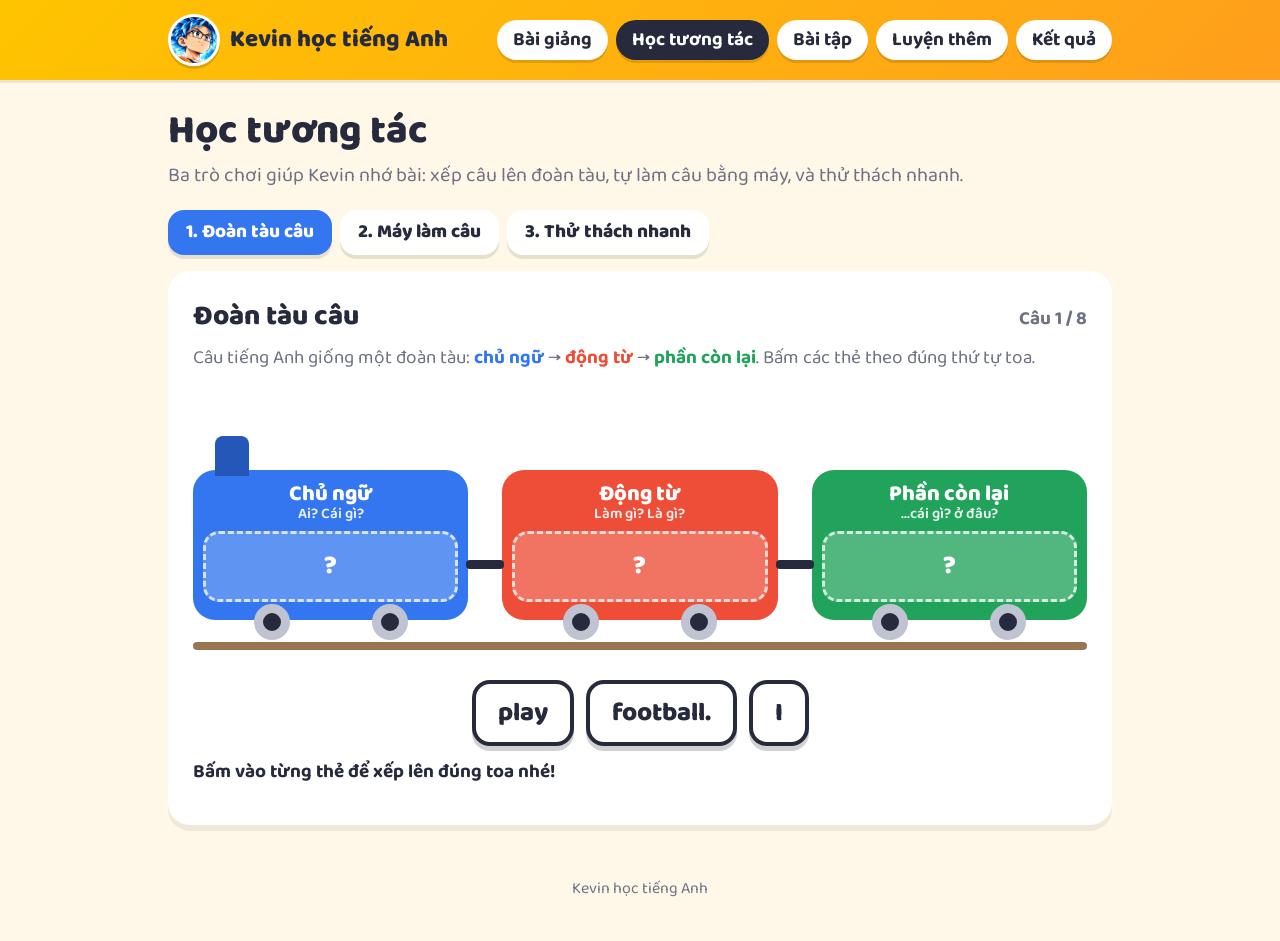
==== bai-hoc.html @ c1070543 "Thêm trang Học tương tác: Đoàn tàu câu, Máy làm câu, Thử thách nhanh Co-Authored-By: Claude Opus 5.5" ====
<!DOCTYPE html>
<html lang="vi">
<head>
<meta charset="utf-8">
<meta name="viewport" content="width=device-width, initial-scale=1">
<title>Học tương tác – Kevin học tiếng Anh</title>
<link rel="preconnect" href="https://fonts.googleapis.com">
<link rel="preconnect" href="https://fonts.gstatic.com" crossorigin>
<link href="https://fonts.googleapis.com/css2?family=Baloo+2:wght@500;600;700;800&display=swap" rel="stylesheet">
<link rel="stylesheet" href="assets/style.css">
<link rel="icon" href="assets/favicon.png" type="image/png">
<link rel="apple-touch-icon" href="assets/apple-touch-icon.png">
</head>
<body>
<header class="top"><div class="wrap">
  <a class="logo" href="./"><img src="assets/logo.jpg" alt="Kevin" width="52" height="52" class="avatar"> Kevin học tiếng Anh</a>
  <nav><a href="./">Bài giảng</a><a class="on" href="bai-hoc.html">Học tương tác</a><a href="bai-tap.html">Bài tập</a><a href="luyen-tap.html">Luyện thêm</a><a href="ket-qua.html">Kết quả</a></nav>
</div></header>

<main class="wrap">
  <h1>Học tương tác</h1>
  <p class="lead">Ba trò chơi giúp Kevin nhớ bài: xếp câu lên đoàn tàu, tự làm câu bằng máy, và thử thách nhanh.</p>
  <div class="tabs">
    <button type="button">1. Đoàn tàu câu</button>
    <button type="button">2. Máy làm câu</button>
    <button type="button">3. Thử thách nhanh</button>
  </div>

  <section class="card pane" id="doan-tau">
    <div class="pane-head"><h2>Đoàn tàu câu</h2><span class="count" id="train-count"></span></div>
    <p class="ex-sub">Câu tiếng Anh giống một đoàn tàu: <b style="color:var(--subj)">chủ ngữ</b> → <b style="color:var(--verb)">động từ</b> → <b style="color:var(--rest)">phần còn lại</b>. Bấm các thẻ theo đúng thứ tự toa.</p>
    <div class="train-wrap">
      <div class="pred-bracket" id="pred-bracket"><span>VỊ NGỮ</span></div>
      <div class="train" id="train">
        <div class="wagon w1"><div class="chimney"></div><div class="wl">Chủ ngữ<small>Ai? Cái gì?</small></div><div class="slot">?</div><i></i><i></i></div>
        <div class="wagon w2"><div class="wl">Động từ<small>Làm gì? Là gì?</small></div><div class="slot">?</div><i></i><i></i></div>
        <div class="wagon w3"><div class="wl">Phần còn lại<small>...cái gì? ở đâu?</small></div><div class="slot">?</div><i></i><i></i></div>
      </div>
      <div class="rail"></div>
    </div>
    <div class="cards" id="train-cards"></div>
    <p class="msg" id="train-msg"></p>
    <button class="btn green" type="button" id="train-next" hidden>Câu tiếp theo →</button>
  </section>

  <section class="card pane" id="may-lam-cau" hidden>
    <h2>Máy làm câu</h2>
    <p class="ex-sub">Chọn chủ ngữ, việc làm và dạng câu. Máy sẽ làm câu đúng và giải thích vì sao.</p>
    <div class="mgroup"><b>1. Ai?</b><div class="mrow" id="m-subj"></div></div>
    <div class="mgroup"><b>2. Làm gì / thế nào?</b><div class="mrow" id="m-pred"></div></div>
    <div class="mgroup"><b>3. Dạng câu</b><div class="mrow" id="m-form"></div></div>
    <div class="mscreen">
      <div class="mout" id="m-out"></div>
      <div class="mans" id="m-ans" hidden></div>
      <div class="mvi" id="m-vi"></div>
      <div class="mwhy"><span>Vì sao?</span> <span id="m-why"></span></div>
      <div class="mbtns">
        <button class="btn" type="button" id="m-say">Nghe câu</button>
        <button class="btn orange" type="button" id="m-random">Câu ngẫu nhiên</button>
      </div>
    </div>
    <p class="ex-sub legend"><span class="tk tk-subj">chủ ngữ</span> <span class="tk tk-aux">trợ động từ / to be</span> <span class="tk tk-not">phủ định</span> <span class="tk tk-verb">động từ</span><span class="tk tk-end">s/es</span> <span class="tk tk-rest">phần còn lại</span></p>
  </section>

  <section class="card pane" id="thu-thach" hidden>
    <h2>Thử thách nhanh</h2>
    <div id="g-start-wrap">
      <div id="g-start">
        <p class="ex-sub">10 câu, mỗi câu 10 giây. Chọn từ đúng để điền vào chỗ trống: am / is / are, do / does, don't / doesn't, có thêm s hay không. Trả lời càng nhanh càng nhiều điểm!</p>
        <p class="ex-sub">Kỷ lục của Kevin: <b id="g-best">0</b> điểm</p>
        <button class="btn green big" type="button" id="g-go">Bắt đầu!</button>
      </div>
    </div>
    <div id="game" hidden>
      <div class="ginfo" id="g-info"></div>
      <div class="gtime"><i id="g-bar"></i></div>
      <div class="gq" id="g-q"></div>
      <div class="gopts" id="g-opts"></div>
      <p class="msg" id="g-feedback"></p>
    </div>
    <div id="g-end" hidden>
      <div class="gstars" id="g-stars"></div>
      <p class="gresult" id="g-result"></p>
      <button class="btn green big" type="button" id="g-again">Chơi lại</button>
      <a class="btn orange big" href="ket-qua.html">Xem kết quả</a>
    </div>
  </section>
</main>
<footer>Kevin học tiếng Anh</footer>
<canvas class="stars" id="fx"></canvas>
<script src="assets/config.js"></script>
<script src="assets/common.js"></script>
<script src="assets/lesson.js"></script>
</body>
</html>
---- assets/style.css ----
:root{
  --bg:#FFF8E8; --ink:#262A3C; --grey:#6E7282; --card:#fff;
  --subj:#3476F0; --verb:#EE4E38; --rest:#22A35C; --pred:#8B52D6; --be:#E83E8C; --do:#F58C00; --no:#D62424;
  --line:#EFE4CC; --radius:22px;
}
*{box-sizing:border-box}
[hidden]{display:none!important}
html{scroll-behavior:smooth}
body{margin:0;background:var(--bg);color:var(--ink);font-family:"Baloo 2","Fira Sans",system-ui,sans-serif;font-size:19px;line-height:1.5}
a{color:var(--subj)}
.wrap{max-width:980px;margin:0 auto;padding:0 18px}
header.top{background:linear-gradient(135deg,#FFC400 0%,#FF9F1C 100%);padding:14px 0;box-shadow:0 3px 0 rgba(0,0,0,.08)}
header.top .wrap{display:flex;align-items:center;gap:14px;flex-wrap:wrap}
.logo{display:flex;align-items:center;gap:10px;font-weight:800;font-size:24px;color:var(--ink);text-decoration:none}
.logo .avatar{width:52px;height:52px;border-radius:50%;object-fit:cover;border:3px solid #fff;box-shadow:0 3px 0 rgba(0,0,0,.15)}
nav{margin-left:auto;display:flex;gap:8px;flex-wrap:wrap}
nav a{background:#fff;color:var(--ink);text-decoration:none;font-weight:700;padding:6px 16px;border-radius:999px;box-shadow:0 3px 0 rgba(0,0,0,.12)}
nav a.on{background:var(--ink);color:#fff}
h1{font-size:40px;line-height:1.15;margin:28px 0 6px;font-weight:800}
h2{font-size:28px;margin:0 0 6px;font-weight:800}
.lead{color:var(--grey);margin:0 0 20px;font-size:20px}
.card{background:var(--card);border-radius:var(--radius);padding:22px;box-shadow:0 6px 0 rgba(0,0,0,.06);margin:0 0 22px;border:3px solid transparent}
.video{width:100%;border-radius:18px;display:block;background:#000;aspect-ratio:16/9}
.grid{display:grid;grid-template-columns:repeat(auto-fit,minmax(260px,1fr));gap:16px}
.tip{border-radius:18px;padding:16px 18px;color:#fff;font-weight:600}
.tip b{font-size:22px;display:block}
.btn{display:inline-flex;align-items:center;gap:8px;border:0;cursor:pointer;font:inherit;font-weight:800;font-size:20px;padding:10px 22px;border-radius:999px;color:#fff;background:var(--subj);box-shadow:0 4px 0 rgba(0,0,0,.18);text-decoration:none}
.btn:active{transform:translateY(2px);box-shadow:0 2px 0 rgba(0,0,0,.18)}
.btn.green{background:var(--rest)} .btn.orange{background:var(--do)} .btn.grey{background:#8A8FA3}
.big-cta{display:flex;gap:14px;flex-wrap:wrap;margin:6px 0 26px}
footer{color:var(--grey);text-align:center;padding:30px 0 40px;font-size:16px}

/* interactive lesson */
.tabs{display:flex;gap:8px;flex-wrap:wrap;margin:0 0 16px}
.tabs button{font:inherit;font-weight:800;font-size:19px;border:0;border-radius:16px;padding:8px 18px;background:#fff;color:var(--ink);cursor:pointer;box-shadow:0 4px 0 rgba(0,0,0,.1)}
.tabs button.on{background:var(--subj);color:#fff}
.pane-head{display:flex;align-items:center;justify-content:space-between;gap:10px}
.count{color:var(--grey);font-weight:700}
.msg{font-weight:700;min-height:30px;margin:12px 0}
.msg.good{color:var(--rest)} .msg.bad{color:var(--no)}
.train-wrap{position:relative;padding:84px 0 10px;overflow-x:auto}
.train{display:grid;grid-template-columns:repeat(3,minmax(150px,1fr));gap:34px;min-width:540px}
.wagon{position:relative;border-radius:22px;color:#fff;padding:12px 10px 18px;text-align:center;min-height:150px;display:flex;flex-direction:column;gap:8px}
.wagon.w1{background:var(--subj)} .wagon.w2{background:var(--verb)} .wagon.w3{background:var(--rest)}
.wagon:not(.w1)::before{content:"";position:absolute;left:-36px;top:60%;width:38px;height:9px;background:var(--ink);border-radius:4px}
.wagon .chimney{position:absolute;top:-34px;left:22px;width:34px;height:40px;background:#2457B8;border-radius:8px 8px 0 0}
.wl{font-weight:800;font-size:22px;line-height:1.1}
.wl small{display:block;font-size:15px;font-weight:600;opacity:.9}
.slot{flex:1;display:grid;place-items:center;background:rgba(255,255,255,.22);border:3px dashed rgba(255,255,255,.75);border-radius:16px;font-weight:800;font-size:26px;padding:6px}
.slot.full{background:#fff;color:var(--ink);border-style:solid;animation:pop .35s}
.wagon i{position:absolute;bottom:-20px;width:36px;height:36px;border-radius:50%;background:var(--ink);border:9px solid #BFC3D2}
.wagon i:nth-of-type(1){left:22%} .wagon i:nth-of-type(2){right:22%}
.rail{height:8px;background:#9A7650;border-radius:4px;margin-top:22px;min-width:540px}
.pred-bracket{position:absolute;top:36px;left:calc(33.3% + 12px);right:0;height:30px;border:6px solid var(--pred);border-bottom:0;border-radius:10px 10px 0 0;opacity:0;transition:opacity .4s;min-width:340px}
.pred-bracket span{position:absolute;top:-24px;left:50%;transform:translateX(-50%);background:var(--pred);color:#fff;font-weight:800;padding:2px 16px;border-radius:999px;font-size:17px}
.pred-bracket.show{opacity:1}
.cards{display:flex;gap:12px;flex-wrap:wrap;justify-content:center;margin-top:20px;min-height:66px}
.wcard{font:inherit;font-weight:800;font-size:26px;background:#fff;border:4px solid var(--ink);border-radius:18px;padding:6px 22px;cursor:pointer;box-shadow:0 5px 0 rgba(0,0,0,.18);color:var(--ink)}
.wcard.gone{visibility:hidden}
.wcard.shake{animation:shake .4s}
@keyframes shake{0%,100%{transform:translateX(0)}20%,60%{transform:translateX(-10px)}40%,80%{transform:translateX(10px)}}
@keyframes pop{0%{transform:scale(.6)}70%{transform:scale(1.08)}100%{transform:scale(1)}}
.mgroup{margin:10px 0}
.mgroup b{display:block;margin-bottom:6px}
.mrow{display:flex;flex-wrap:wrap;gap:8px}
.mchip{font:inherit;font-weight:700;font-size:18px;border:3px solid #D9CFB8;background:#fff;border-radius:999px;padding:2px 14px;cursor:pointer;color:var(--ink)}
.mchip.on{background:var(--ink);border-color:var(--ink);color:#fff}
.mscreen{background:#262A3C;border-radius:22px;padding:22px;margin-top:16px;color:#fff;text-align:center}
.mout{font-size:clamp(28px,5vw,46px);font-weight:800;line-height:1.3;background:#fff;color:var(--ink);border-radius:16px;padding:14px}
.mout.pop{animation:pop .35s}
.mans{margin-top:10px;font-size:22px;font-weight:700;color:#FFD54A}
.mvi{margin-top:10px;font-size:20px;font-style:italic;color:#D9DCEA}
.mwhy{margin-top:10px;font-size:19px;background:rgba(255,255,255,.08);border-radius:12px;padding:8px 12px}
.mwhy span:first-child{color:#FFD54A;font-weight:800}
.mbtns{display:flex;gap:10px;justify-content:center;flex-wrap:wrap;margin-top:14px}
.tk{border-radius:8px;padding:0}
.tk-subj{color:var(--subj)} .tk-aux{color:var(--be)} .tk-not{color:var(--no)} .tk-verb{color:var(--verb)}
.tk-end{color:#fff;background:var(--no);padding:0 3px} .tk-rest{color:var(--rest)} .tk-blank{color:var(--grey)}
.legend .tk{background:#fff;font-weight:800;padding:0 6px;margin-right:4px}
.legend .tk-end{background:var(--no);color:#fff}
.btn.big{font-size:24px;padding:12px 30px}
.ginfo{font-weight:800;color:var(--grey)}
.gtime{height:14px;background:#F0E8D6;border-radius:999px;overflow:hidden;margin:8px 0 16px}
.gtime i{display:block;height:100%;width:100%;background:var(--rest);transition:width .1s linear}
.gq{font-size:clamp(28px,5vw,44px);font-weight:800;text-align:center;background:#FFFDF6;border:4px solid var(--line);border-radius:18px;padding:16px}
.gopts{display:flex;gap:14px;justify-content:center;flex-wrap:wrap;margin-top:18px}
.gbtn{font:inherit;font-weight:800;font-size:28px;min-width:150px;border:4px solid var(--ink);border-radius:18px;background:#fff;padding:8px 20px;cursor:pointer;box-shadow:0 5px 0 rgba(0,0,0,.18);color:var(--ink)}
.gbtn.ok{background:var(--rest);border-color:var(--rest);color:#fff}
.gbtn.bad{background:var(--no);border-color:var(--no);color:#fff}
.gstars{font-size:64px;color:#FFC400;text-align:center}
.gresult{text-align:center;font-weight:800;font-size:24px}
#g-end{text-align:center}

/* practice + results */
.skill-chips{display:flex;flex-wrap:wrap;gap:8px;margin:0 0 18px}
.skill-chip{display:inline-flex;align-items:center;gap:8px;background:#fff;color:var(--ink);text-decoration:none;font-weight:700;padding:6px 14px;border-radius:999px;border:3px solid #E6DCC4}
.skill-chip.on{border-color:var(--ink)}
.skill-chip .dot{width:12px;height:12px;border-radius:50%}
.hint{background:#F1ECFF;color:var(--pred);font-weight:700;font-size:16px;border-radius:10px;padding:1px 10px}
.skill-row{padding:12px 0;border-bottom:2px dashed var(--line)}
.skill-row:last-child{border-bottom:0}
.skill-name{display:flex;align-items:center;gap:10px;flex-wrap:wrap}
.skill-name b{font-size:21px}
.tag{color:#fff;font-weight:800;font-size:14px;border-radius:999px;padding:1px 12px}
.bar{height:16px;background:#F0E8D6;border-radius:999px;overflow:hidden;margin:8px 0}
.bar i{display:block;height:100%;border-radius:999px}
.skill-detail{display:flex;align-items:center;justify-content:space-between;gap:10px;flex-wrap:wrap;color:var(--grey);font-size:17px}
.btn.small{font-size:16px;padding:5px 14px}
label{font-weight:700;display:inline-flex;align-items:center;gap:8px}

/* exercises */
.ex-head{display:flex;align-items:center;gap:12px;margin-bottom:6px}
.ex-num{background:var(--subj);color:#fff;border-radius:14px;min-width:46px;height:46px;display:grid;place-items:center;font-weight:800;font-size:22px}
.ex-sub{color:var(--grey);margin:0 0 14px}
.q{display:flex;align-items:center;flex-wrap:wrap;gap:8px 10px;padding:10px 0;border-bottom:2px dashed var(--line)}
.q:last-of-type{border-bottom:0}
.qn{font-weight:800;color:var(--grey);min-width:28px}
.en{font-weight:700}
input.t{font:inherit;font-weight:700;font-size:19px;border:3px solid #D9CFB8;border-radius:12px;padding:4px 10px;min-width:110px;background:#FFFDF6;color:var(--ink)}
input.t.wide{min-width:min(420px,100%);flex:1}
input.t:focus{outline:none;border-color:var(--subj)}
.choices{display:inline-flex;gap:6px;flex-wrap:wrap}
.ch{font:inherit;font-weight:800;font-size:18px;border:3px solid #D9CFB8;background:#fff;border-radius:999px;padding:2px 16px;cursor:pointer;color:var(--ink)}
.ch.sel{background:var(--subj);border-color:var(--subj);color:#fff}
.ok{border-color:var(--rest)!important;background:#E3F7EA!important;color:var(--ink)!important}
.ch.sel.ok{background:var(--rest)!important;color:#fff!important}
.bad{border-color:var(--no)!important;background:#FFE7E7!important}
.ch.sel.bad{background:var(--no)!important;color:#fff!important}
.fix{color:var(--rest);font-weight:800;font-size:16px}
.blank{display:inline-block;min-width:70px;border-bottom:3px solid var(--grey);text-align:center}
.say{border:0;background:#EFE7FF;color:var(--pred);border-radius:50%;width:36px;height:36px;cursor:pointer;display:inline-grid;place-items:center;flex:none}
.say svg{width:20px;height:20px}
table.tb{width:100%;border-collapse:separate;border-spacing:0 8px}
table.tb th{text-align:left;color:#fff;padding:8px 10px;font-size:17px}
table.tb th:first-child{border-radius:12px 0 0 12px} table.tb th:last-child{border-radius:0 12px 12px 0}
table.tb td{padding:4px 6px;vertical-align:middle}
table.tb input.t{width:100%;min-width:0}
.ex-foot{display:flex;align-items:center;gap:14px;flex-wrap:wrap;margin-top:14px}
.score{font-weight:800;font-size:20px}
.pool{display:flex;flex-wrap:wrap;gap:10px;margin:6px 0 12px}
.word{background:#fff;border:3px solid #D9CFB8;border-radius:14px;padding:4px 8px 4px 14px;display:inline-flex;align-items:center;gap:8px;font-weight:800}
.word .ch{font-size:14px;padding:0 10px}
.sticky{position:sticky;top:0;z-index:5;background:var(--ink);color:#fff;border-radius:0 0 18px 18px;padding:10px 18px;display:flex;gap:12px;align-items:center;flex-wrap:wrap;margin-bottom:20px}
.sticky .score{font-size:22px}
.sticky .btn{font-size:17px;padding:6px 16px}
textarea{width:100%;font:inherit;border:3px solid #D9CFB8;border-radius:12px;padding:8px 12px;background:#FFFDF6;min-height:46px}
.stars{position:fixed;inset:0;pointer-events:none;z-index:50}
@media (max-width:640px){h1{font-size:31px}body{font-size:18px}.card{padding:16px}
  .train,.rail,.pred-bracket{min-width:0}
  .train{grid-template-columns:repeat(3,1fr);gap:16px}
  .wagon{min-height:118px;padding:8px 5px 14px;border-radius:14px}
  .wagon:not(.w1)::before{left:-17px;width:18px}
  .wl{font-size:15px} .wl small{font-size:11px}
  .slot{font-size:16px;border-radius:10px}
  .wagon i{width:24px;height:24px;border-width:6px;bottom:-13px}
  .wagon .chimney{width:22px;height:28px;top:-24px;left:12px}
  .pred-bracket{left:calc(33.3% + 6px)}
  .wcard{font-size:21px;padding:5px 16px}
  .mchip{font-size:16px}
  .gbtn{min-width:110px;font-size:24px}
}
@media print{
  header.top,nav,.sticky,.ex-foot,.say,.no-print,footer{display:none!important}
  body{background:#fff;font-size:14pt}
  .card{box-shadow:none;border:1px solid #ccc;break-inside:avoid}
  .ch{border:1px solid #999} input.t{border:0;border-bottom:1px solid #666;border-radius:0;background:#fff}
}
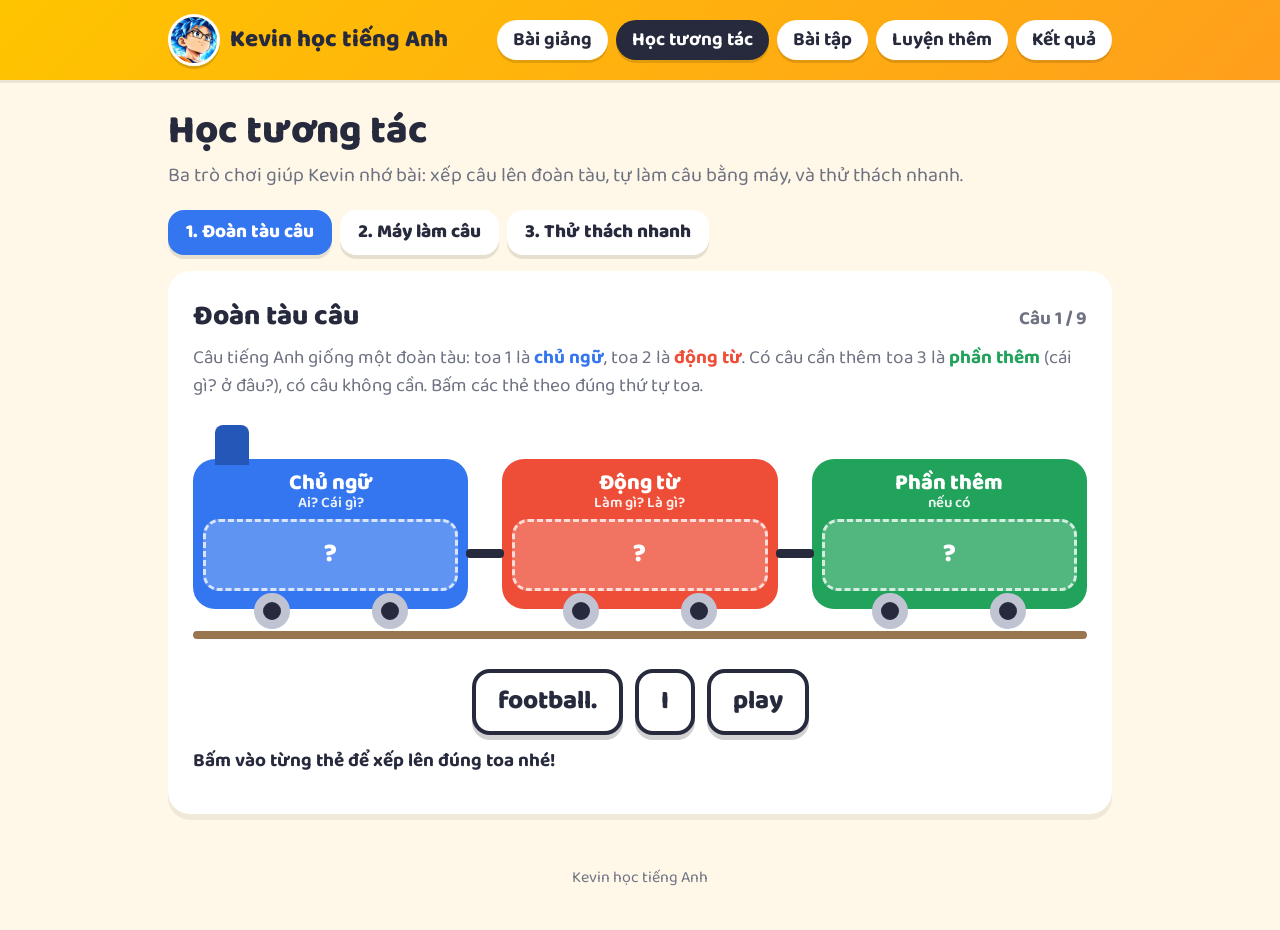
==== commit 8effaf31: "Bỏ khái niệm vị ngữ trên web: chỉ còn chủ ngữ + động từ (+ phần thêm nếu có) - Đoàn tàu câu: toa 3 l" ====
--- a/bai-hoc.html
+++ b/bai-hoc.html
@@ -28,13 +28,12 @@
 
   <section class="card pane" id="doan-tau">
     <div class="pane-head"><h2>Đoàn tàu câu</h2><span class="count" id="train-count"></span></div>
-    <p class="ex-sub">Câu tiếng Anh giống một đoàn tàu: <b style="color:var(--subj)">chủ ngữ</b> → <b style="color:var(--verb)">động từ</b> → <b style="color:var(--rest)">phần còn lại</b>. Bấm các thẻ theo đúng thứ tự toa.</p>
+    <p class="ex-sub">Câu tiếng Anh giống một đoàn tàu: toa 1 là <b style="color:var(--subj)">chủ ngữ</b>, toa 2 là <b style="color:var(--verb)">động từ</b>. Có câu cần thêm toa 3 là <b style="color:var(--rest)">phần thêm</b> (cái gì? ở đâu?), có câu không cần. Bấm các thẻ theo đúng thứ tự toa.</p>
     <div class="train-wrap">
-      <div class="pred-bracket" id="pred-bracket"><span>VỊ NGỮ</span></div>
       <div class="train" id="train">
         <div class="wagon w1"><div class="chimney"></div><div class="wl">Chủ ngữ<small>Ai? Cái gì?</small></div><div class="slot">?</div><i></i><i></i></div>
         <div class="wagon w2"><div class="wl">Động từ<small>Làm gì? Là gì?</small></div><div class="slot">?</div><i></i><i></i></div>
-        <div class="wagon w3"><div class="wl">Phần còn lại<small>...cái gì? ở đâu?</small></div><div class="slot">?</div><i></i><i></i></div>
+        <div class="wagon w3"><div class="wl">Phần thêm<small>nếu có</small></div><div class="slot">?</div><i></i><i></i></div>
       </div>
       <div class="rail"></div>
     </div>
@@ -59,7 +58,7 @@
         <button class="btn orange" type="button" id="m-random">Câu ngẫu nhiên</button>
       </div>
     </div>
-    <p class="ex-sub legend"><span class="tk tk-subj">chủ ngữ</span> <span class="tk tk-aux">trợ động từ / to be</span> <span class="tk tk-not">phủ định</span> <span class="tk tk-verb">động từ</span><span class="tk tk-end">s/es</span> <span class="tk tk-rest">phần còn lại</span></p>
+    <p class="ex-sub legend"><span class="tk tk-subj">chủ ngữ</span> <span class="tk tk-aux">trợ động từ / to be</span> <span class="tk tk-not">phủ định</span> <span class="tk tk-verb">động từ</span><span class="tk tk-end">s/es</span> <span class="tk tk-rest">phần thêm</span></p>
   </section>
 
   <section class="card pane" id="thu-thach" hidden>
--- a/assets/style.css
+++ b/assets/style.css
@@ -38,7 +38,7 @@
 .count{color:var(--grey);font-weight:700}
 .msg{font-weight:700;min-height:30px;margin:12px 0}
 .msg.good{color:var(--rest)} .msg.bad{color:var(--no)}
-.train-wrap{position:relative;padding:84px 0 10px;overflow-x:auto}
+.train-wrap{position:relative;padding:44px 0 10px;overflow-x:auto}
 .train{display:grid;grid-template-columns:repeat(3,minmax(150px,1fr));gap:34px;min-width:540px}
 .wagon{position:relative;border-radius:22px;color:#fff;padding:12px 10px 18px;text-align:center;min-height:150px;display:flex;flex-direction:column;gap:8px}
 .wagon.w1{background:var(--subj)} .wagon.w2{background:var(--verb)} .wagon.w3{background:var(--rest)}
@@ -165,3 +165,6 @@
   .card{box-shadow:none;border:1px solid #ccc;break-inside:avoid}
   .ch{border:1px solid #999} input.t{border:0;border-bottom:1px solid #666;border-radius:0;background:#fff}
 }
+
+.wagon.skip{background:#C9C2B0}
+.wagon.skip .slot{font-size:16px;font-weight:700;border-style:dotted}
